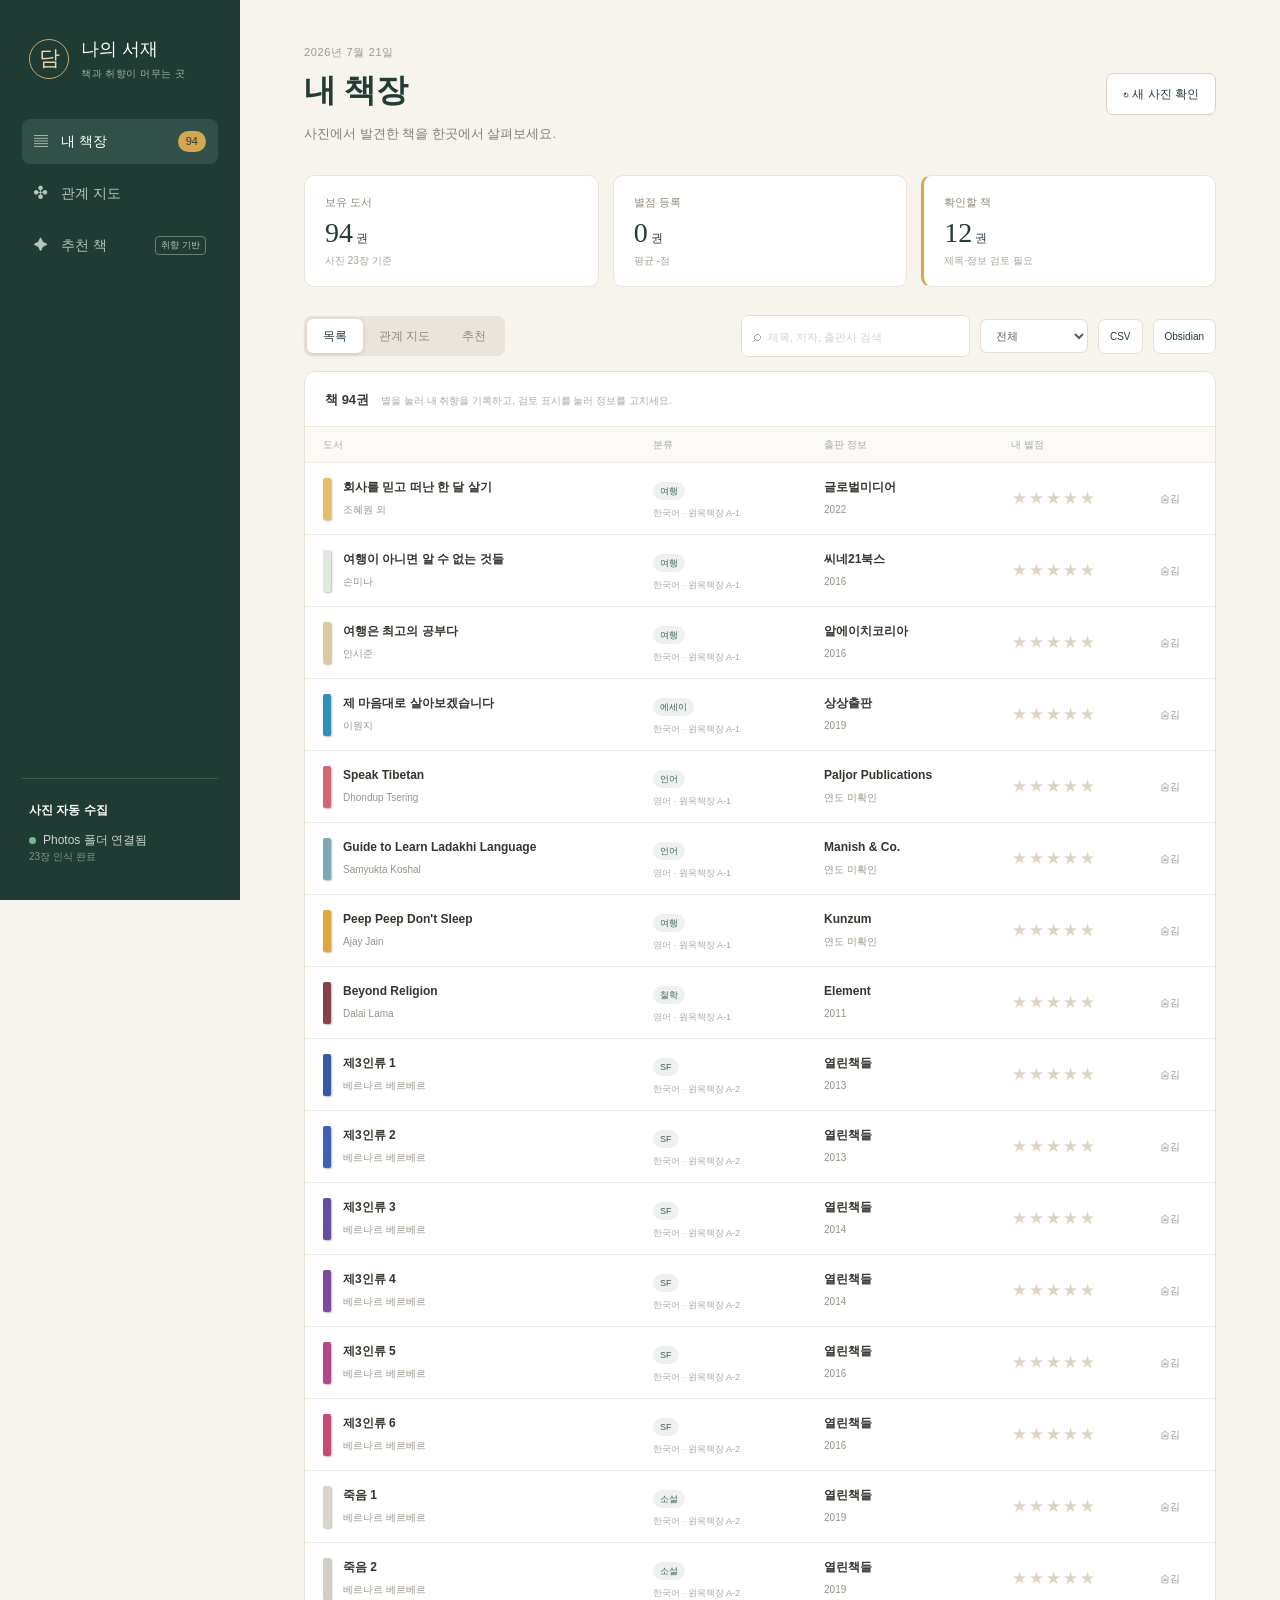
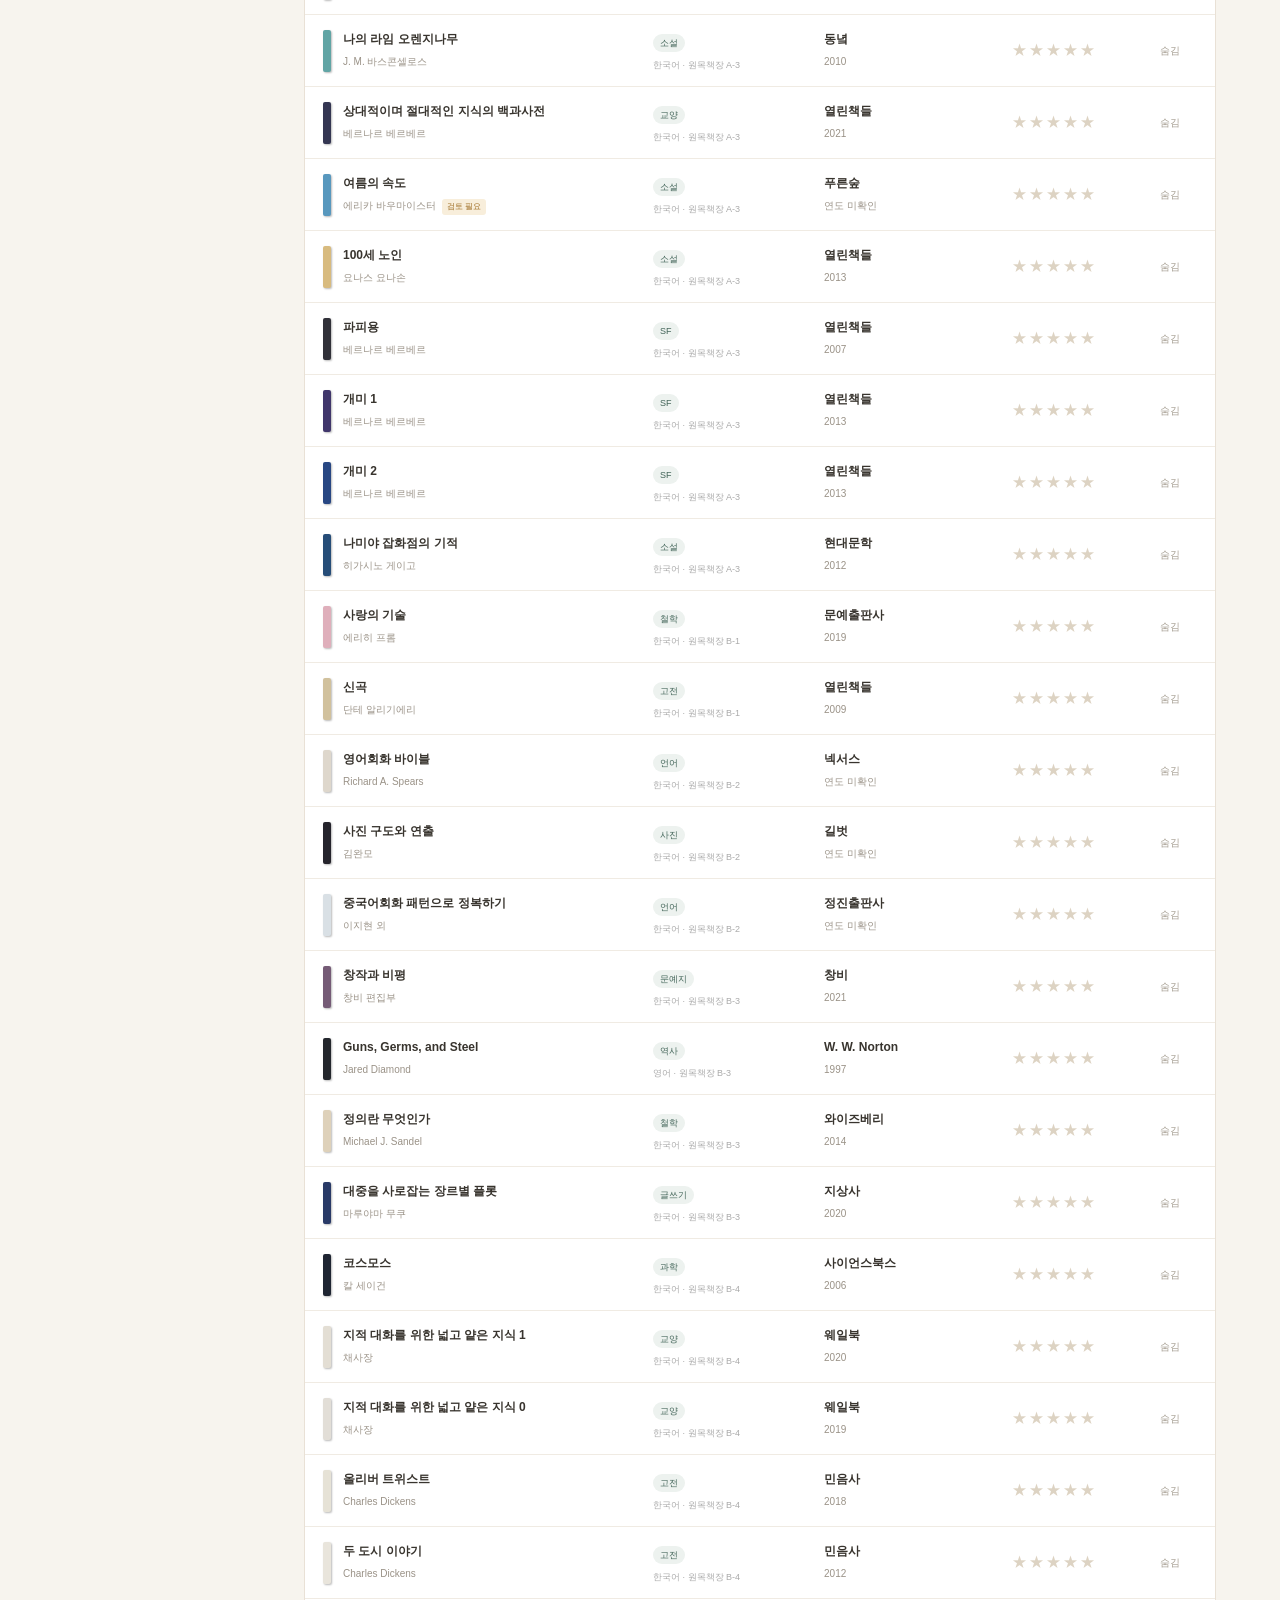
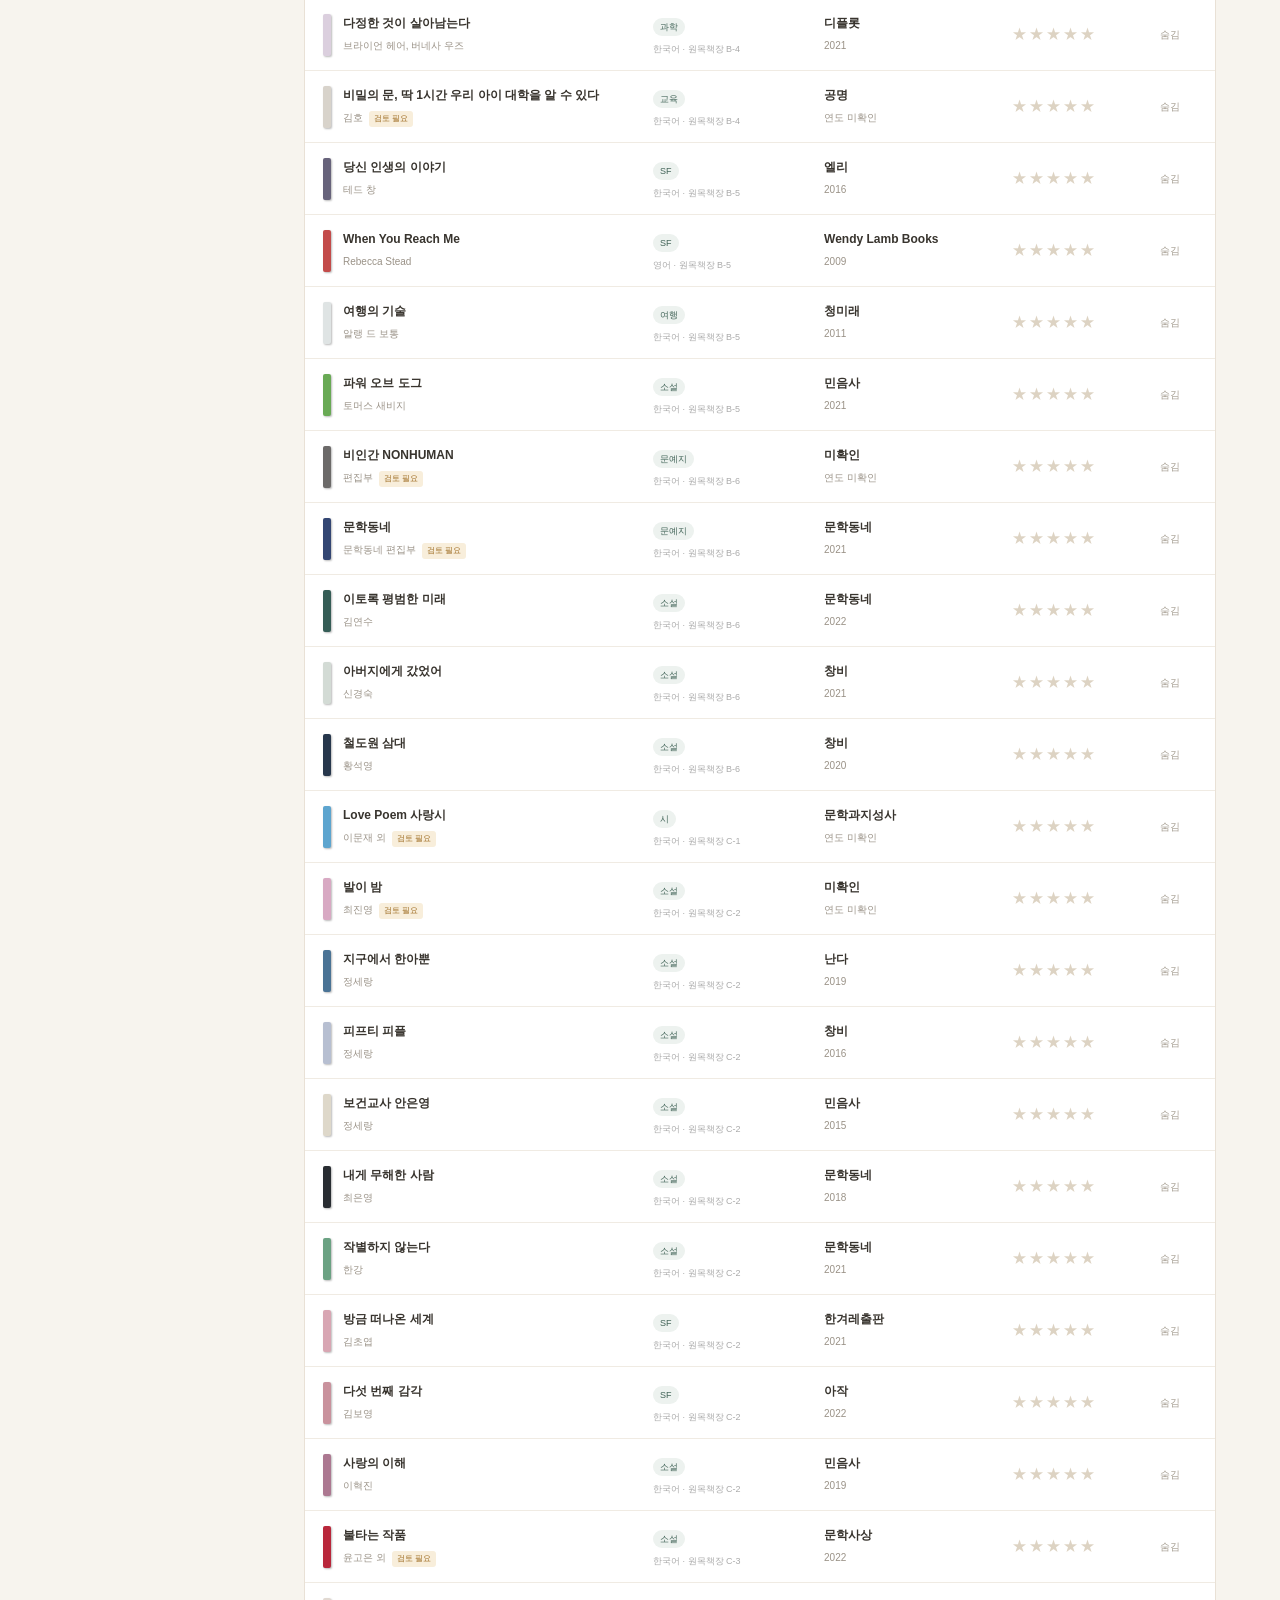
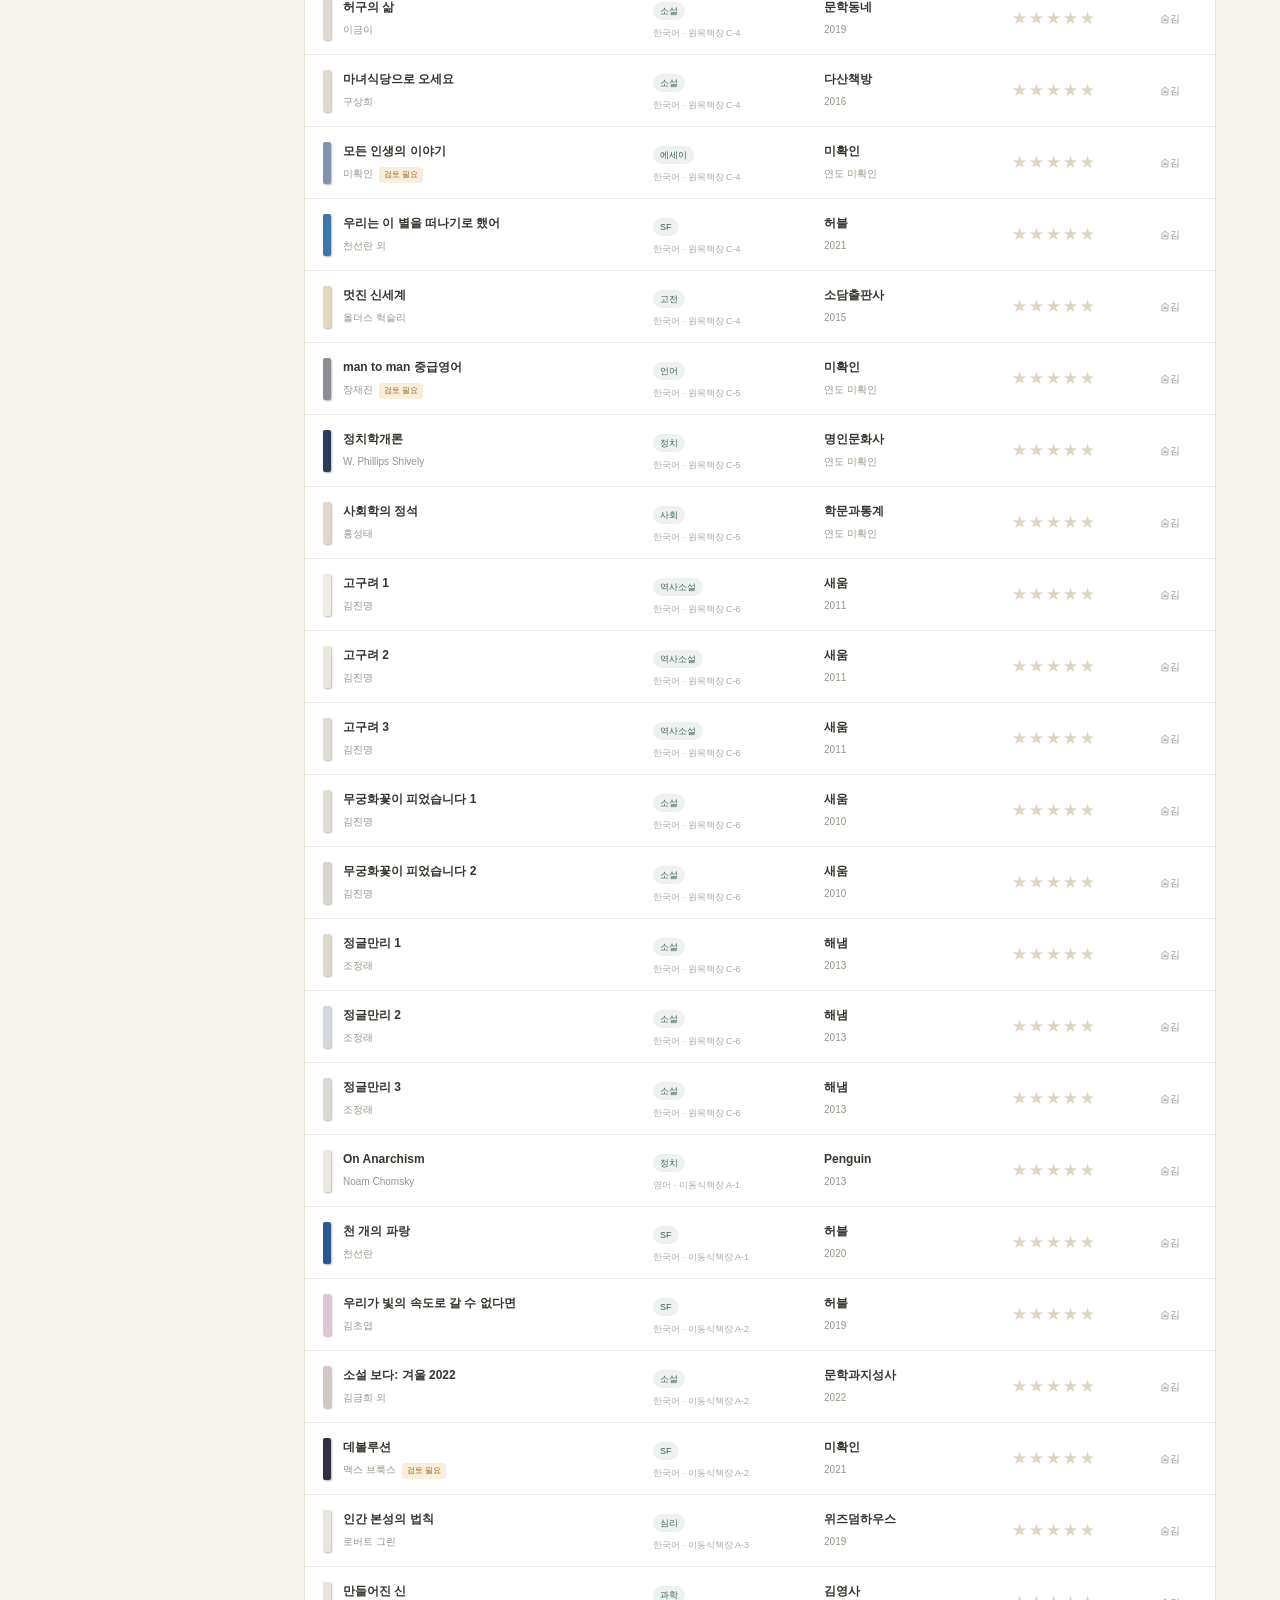
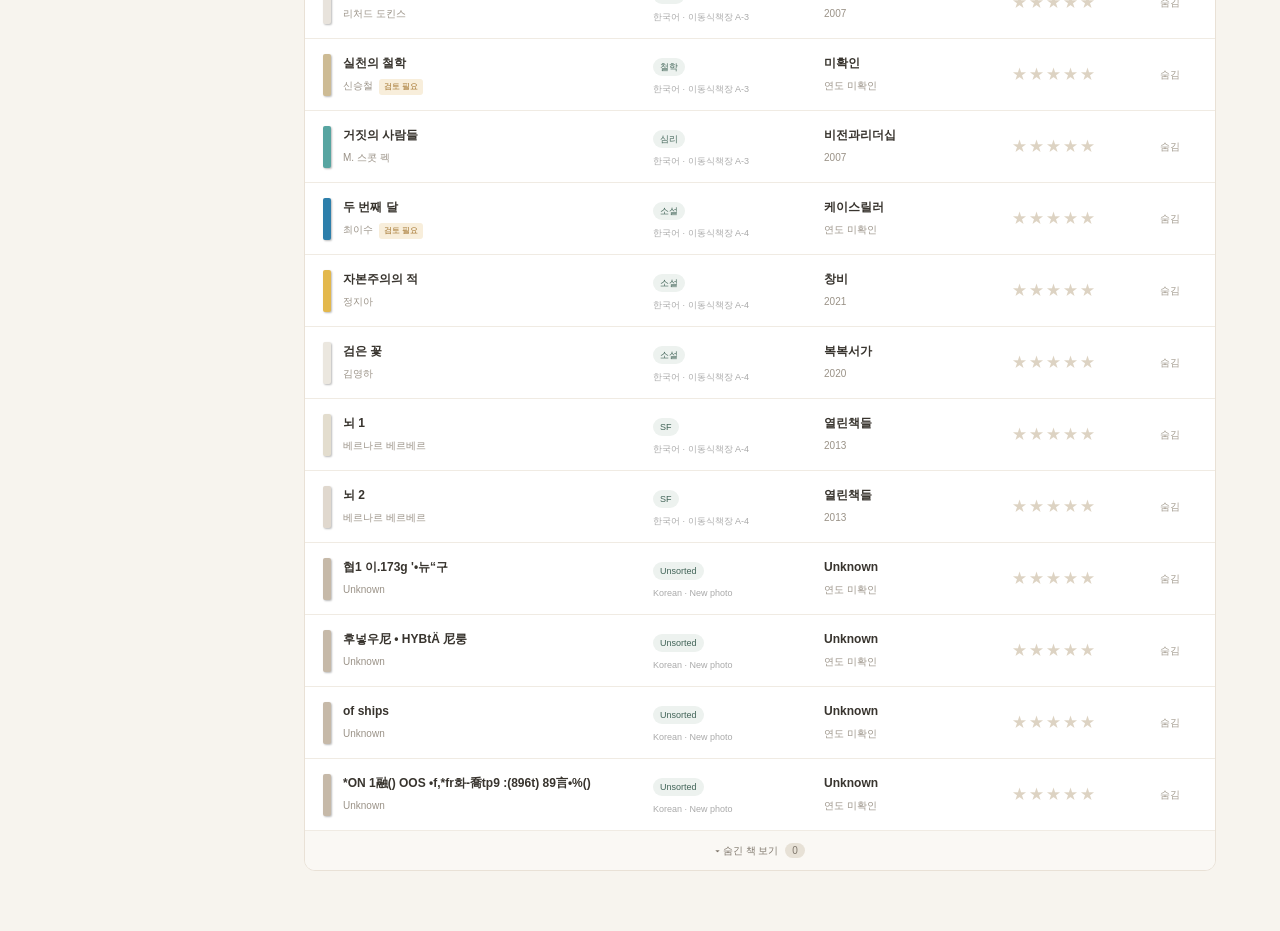
==== docs/index.html @ 2fe9ef8d "build personal bookshelf catalog" ====
<!doctype html>
<html lang="ko">
  <head>
    <meta charset="UTF-8" />
    <meta name="viewport" content="width=device-width, initial-scale=1.0" />
    <meta name="description" content="사진으로 정리한 나의 책장" />
    <title>담 · 나의 서재</title>
    <script type="module" crossorigin src="./assets/index-BLhIdaf2.js"></script>
    <link rel="stylesheet" crossorigin href="./assets/index-CxGwjxmo.css">
  </head>
  <body><div id="root"></div></body>
</html>
---- docs/assets/index-CxGwjxmo.css ----
/*! tailwindcss v4.2.1 | MIT License | https://tailwindcss.com */
@layer theme{:root,:host{--font-sans:ui-sans-serif, system-ui, sans-serif, "Apple Color Emoji", "Segoe UI Emoji", "Segoe UI Symbol", "Noto Color Emoji";--font-mono:ui-monospace, SFMono-Regular, Menlo, Monaco, Consolas, "Liberation Mono", "Courier New", monospace;--spacing:.25rem;--default-font-family:var(--font-sans);--default-mono-font-family:var(--font-mono)}}@layer base{*,:after,:before,::backdrop{box-sizing:border-box;border:0 solid;margin:0;padding:0}::file-selector-button{box-sizing:border-box;border:0 solid;margin:0;padding:0}html,:host{-webkit-text-size-adjust:100%;tab-size:4;line-height:1.5;font-family:var(--default-font-family,ui-sans-serif, system-ui, sans-serif, "Apple Color Emoji", "Segoe UI Emoji", "Segoe UI Symbol", "Noto Color Emoji");font-feature-settings:var(--default-font-feature-settings,normal);font-variation-settings:var(--default-font-variation-settings,normal);-webkit-tap-highlight-color:transparent}hr{height:0;color:inherit;border-top-width:1px}abbr:where([title]){-webkit-text-decoration:underline dotted;text-decoration:underline dotted}h1,h2,h3,h4,h5,h6{font-size:inherit;font-weight:inherit}a{color:inherit;-webkit-text-decoration:inherit;-webkit-text-decoration:inherit;-webkit-text-decoration:inherit;-webkit-text-decoration:inherit;text-decoration:inherit}b,strong{font-weight:bolder}code,kbd,samp,pre{font-family:var(--default-mono-font-family,ui-monospace, SFMono-Regular, Menlo, Monaco, Consolas, "Liberation Mono", "Courier New", monospace);font-feature-settings:var(--default-mono-font-feature-settings,normal);font-variation-settings:var(--default-mono-font-variation-settings,normal);font-size:1em}small{font-size:80%}sub,sup{vertical-align:baseline;font-size:75%;line-height:0;position:relative}sub{bottom:-.25em}sup{top:-.5em}table{text-indent:0;border-color:inherit;border-collapse:collapse}:-moz-focusring{outline:auto}progress{vertical-align:baseline}summary{display:list-item}ol,ul,menu{list-style:none}img,svg,video,canvas,audio,iframe,embed,object{vertical-align:middle;display:block}img,video{max-width:100%;height:auto}button,input,select,optgroup,textarea{font:inherit;font-feature-settings:inherit;font-variation-settings:inherit;letter-spacing:inherit;color:inherit;opacity:1;background-color:#0000;border-radius:0}::file-selector-button{font:inherit;font-feature-settings:inherit;font-variation-settings:inherit;letter-spacing:inherit;color:inherit;opacity:1;background-color:#0000;border-radius:0}:where(select:is([multiple],[size])) optgroup{font-weight:bolder}:where(select:is([multiple],[size])) optgroup option{padding-inline-start:20px}::file-selector-button{margin-inline-end:4px}::placeholder{opacity:1}@supports (not ((-webkit-appearance:-apple-pay-button))) or (contain-intrinsic-size:1px){::placeholder{color:currentColor}@supports (color:color-mix(in lab, red, red)){::placeholder{color:color-mix(in oklab, currentcolor 50%, transparent)}}}textarea{resize:vertical}::-webkit-search-decoration{-webkit-appearance:none}::-webkit-date-and-time-value{min-height:1lh;text-align:inherit}::-webkit-datetime-edit{display:inline-flex}::-webkit-datetime-edit-fields-wrapper{padding:0}::-webkit-datetime-edit{padding-block:0}::-webkit-datetime-edit-year-field{padding-block:0}::-webkit-datetime-edit-month-field{padding-block:0}::-webkit-datetime-edit-day-field{padding-block:0}::-webkit-datetime-edit-hour-field{padding-block:0}::-webkit-datetime-edit-minute-field{padding-block:0}::-webkit-datetime-edit-second-field{padding-block:0}::-webkit-datetime-edit-millisecond-field{padding-block:0}::-webkit-datetime-edit-meridiem-field{padding-block:0}::-webkit-calendar-picker-indicator{line-height:1}:-moz-ui-invalid{box-shadow:none}button,input:where([type=button],[type=reset],[type=submit]){appearance:button}::file-selector-button{appearance:button}::-webkit-inner-spin-button{height:auto}::-webkit-outer-spin-button{height:auto}[hidden]:where(:not([hidden=until-found])){display:none!important}}@layer components;@layer utilities{.visible{visibility:visible}.relative{position:relative}.static{position:static}.start{inset-inline-start:var(--spacing)}.hidden{display:none}.table{display:table}}.review{color:#9c6a1f;background:#f8eedb;border:0;border-radius:3px;margin-left:6px;padding:2px 5px;font-size:8px}.export{border:1px solid var(--line);color:var(--ink);background:#fff;border-radius:7px;padding:9px 11px;font-size:10px}.recommend-grid{grid-template-columns:repeat(3,1fr);gap:14px;display:grid}.recommend-grid article{background:#fff;border:1px solid #e9e1d6;border-radius:11px;min-height:190px;padding:25px 22px;position:relative;overflow:hidden}.recommend-grid article.matched{border-top:3px solid #d5a13f}.recommend-grid .rank{color:#eee8dd;font:44px Georgia;position:absolute;top:7px;right:14px}.recommend-grid mark{color:#426458;background:#edf2ef;border-radius:12px;padding:5px 8px;font-size:9px;position:relative}.recommend-grid h2{color:var(--ink);margin:24px 0 7px;font:600 20px Georgia,Noto Serif KR,serif;position:relative}.recommend-grid p{color:#8b8377;font-size:11px}.recommend-grid small{color:#9a7960;border-top:1px solid #eee8de;margin-top:22px;padding-top:13px;line-height:1.6;display:block}@media (width<=850px){.recommend-grid{grid-template-columns:1fr 1fr}}@media (width<=560px){.recommend-grid{grid-template-columns:1fr}}:root{--ink:#233c35;--muted:#857e73;--paper:#f7f4ee;--line:#e6ded2;--gold:#d39c3f}*{box-sizing:border-box}body{background:var(--paper);color:#3d3933;margin:0;font-family:Pretendard,Noto Sans KR,Arial,sans-serif}button,select,input{font:inherit}button{cursor:pointer}main{grid-template-columns:240px 1fr;min-height:100vh;display:grid}aside{color:#fff;background:#203b33;flex-direction:column;width:240px;padding:36px 22px;display:flex;position:fixed;inset:0 auto 0 0}.brand{align-items:center;gap:12px;padding:0 7px 38px;display:flex}.brand>span{color:#ecd9b3;border:1px solid #c9aa73;border-radius:50%;place-items:center;width:40px;height:40px;font-family:serif;font-size:21px;display:grid}.brand div{font-family:serif;font-size:18px}.brand small{color:#9fafa9;letter-spacing:.05em;margin-top:4px;font:10px Arial;display:block}nav{gap:7px;display:grid}nav button{color:#b9c5c1;text-align:left;background:0 0;border:0;border-radius:8px;align-items:center;gap:13px;padding:12px;font-size:14px;display:flex}nav button span{flex:1}nav button.active{color:#fff;background:#315047}nav em{color:#233c35;background:#d5a550;border-radius:12px;padding:2px 8px;font-size:11px;font-style:normal}nav small{border:1px solid #6b7b75;border-radius:4px;padding:2px 5px;font-size:9px}.sync{border-top:1px solid #405951;margin-top:auto;padding:22px 7px 0;font-size:12px}.sync b{margin-bottom:12px;display:block}.sync span{color:#cbd5d1}.sync i{background:#74bb8e;border-radius:50%;width:7px;height:7px;margin-right:7px;display:inline-block}.sync p{color:#84968f;font-size:10px}.content{grid-column:2;width:100%;max-width:1440px;padding:44px clamp(28px,5vw,76px) 60px}header{justify-content:space-between;align-items:center;display:flex}header p{color:#a39a8c;letter-spacing:.06em;margin:0 0 8px;font-size:11px}h1{color:var(--ink);margin:0 0 8px;font:600 32px Georgia,Noto Serif KR,serif}header span{color:var(--muted);font-size:13px}.scan{color:var(--ink);background:#fff;border:1px solid #dcd2c3;border-radius:7px;padding:11px 16px;font-size:12px}.stats{grid-template-columns:repeat(3,1fr);gap:14px;margin:30px 0 28px;display:grid}.stats article{background:#fff;border:1px solid #ebe4da;border-radius:10px;padding:18px 20px}.stats span{color:#948b7f;font-size:11px;display:block}.stats strong{color:var(--ink);margin:7px 0 4px;font:500 28px Georgia;display:block}.stats strong small{margin-left:3px;font:12px Arial}.stats p{color:#aaa297;margin:0;font-size:10px}.stats .notice{border-left:3px solid #d8a548}.toolbar{align-items:center;gap:10px;margin-bottom:14px;display:flex}.tabs{background:#eae4da;border-radius:8px;margin-right:auto;padding:3px;display:flex}.tabs button{color:#8f877c;background:0 0;border:0;border-radius:6px;padding:8px 16px;font-size:12px}.tabs button.active{color:var(--ink);background:#fff;box-shadow:0 1px 5px #cfc7ba}.search{border:1px solid var(--line);color:#aaa;background:#fff;border-radius:7px;padding:8px 11px}.search input{border:0;outline:0;width:190px;margin-left:7px;font-size:11px}.toolbar select{border:1px solid var(--line);color:#625c53;background:#fff;border-radius:7px;padding:9px 30px 9px 11px;font-size:11px}.table-card,.map-wrap{background:#fff;border:1px solid #e9e1d6;border-radius:11px;overflow:hidden}.table-title{border-bottom:1px solid #eee7dd;padding:15px 20px}.table-title b{margin-right:12px;font-size:13px}.table-title span{color:#aaa;font-size:10px}.tr{border-bottom:1px solid #f0ebe3;grid-template-columns:minmax(280px,2fr) 1fr 1.1fr 120px 54px;align-items:center;gap:12px;min-height:72px;padding:8px 18px;display:grid}.tr.head{color:#aaa;background:#fbfaf7;min-height:36px;font-size:10px}.book{align-items:center;gap:12px;display:flex}.book>i{border-radius:2px;width:8px;height:42px;box-shadow:1px 1px 2px #bbb}.book b,.pub b{color:#38342e;font-size:12px;display:block}.book span,.pub span{color:#9a9287;font-size:10px}.book em{color:#b27b25;background:#f8eedb;border-radius:3px;margin-left:6px;padding:2px 4px;font-size:8px;font-style:normal}.tr mark{color:#426458;background:#edf2ef;border-radius:10px;padding:4px 7px;font-size:9px}.tr>div>small{color:#aaa;margin-top:6px;font-size:9px;display:block}.stars{white-space:nowrap}.stars button{color:#ddd3c3;background:0 0;border:0;padding:1px;font-size:15px}.stars button.on{color:#d5a13f}.hide{color:#a59d91;background:0 0;border:0;font-size:10px}.hidden-row{opacity:.45}.hidden-toggle{color:#80786d;background:#faf8f4;border:0;width:100%;padding:12px;font-size:10px}.hidden-toggle span{background:#e7e1d6;border-radius:10px;margin-left:4px;padding:2px 7px}.map-select{color:#8c8479;font-size:11px}.map-select select{margin-left:9px}.map-note{color:#7c756c;margin:0 0 10px;font-size:11px}.map-note span{color:#fff;background:#315047;border-radius:10px;margin-right:5px;padding:4px 8px}.map-wrap{height:480px;position:relative}.map-wrap canvas{width:100%;height:100%}.legend{color:#777;background:#fff9;border-radius:5px;padding:6px 9px;font-size:9px;position:absolute;bottom:13px;right:15px}.legend i,.legend b{background:#d5a550;border-radius:50%;width:8px;height:8px;margin:0 5px;display:inline-block}.legend b{background:#213e36;margin-left:12px}@media (width<=850px){main{display:block}aside{width:auto;height:auto;padding:18px 22px;position:static}.brand{padding:0}.brand small,.sync{display:none}nav{margin-top:16px;display:flex}nav button{flex:1}.content{padding:28px 16px}.stats{grid-template-columns:1fr 1fr 1fr}.tr{grid-template-columns:minmax(210px,2fr) 1fr 100px 48px}.tr>div:nth-child(3),.tr.head span:nth-child(3){display:none}.toolbar{flex-wrap:wrap}.search input{width:140px}}@media (width<=560px){header{align-items:flex-end}.scan{font-size:0}.scan:first-letter{font-size:16px}.stats{gap:7px}.stats article{padding:13px 10px}.stats strong{font-size:22px}.tr{grid-template-columns:1fr 90px 40px;padding:8px 10px}.tr>div:nth-child(2),.tr.head span:nth-child(2){display:none}.stars button{font-size:13px}.content{padding:24px 12px}}
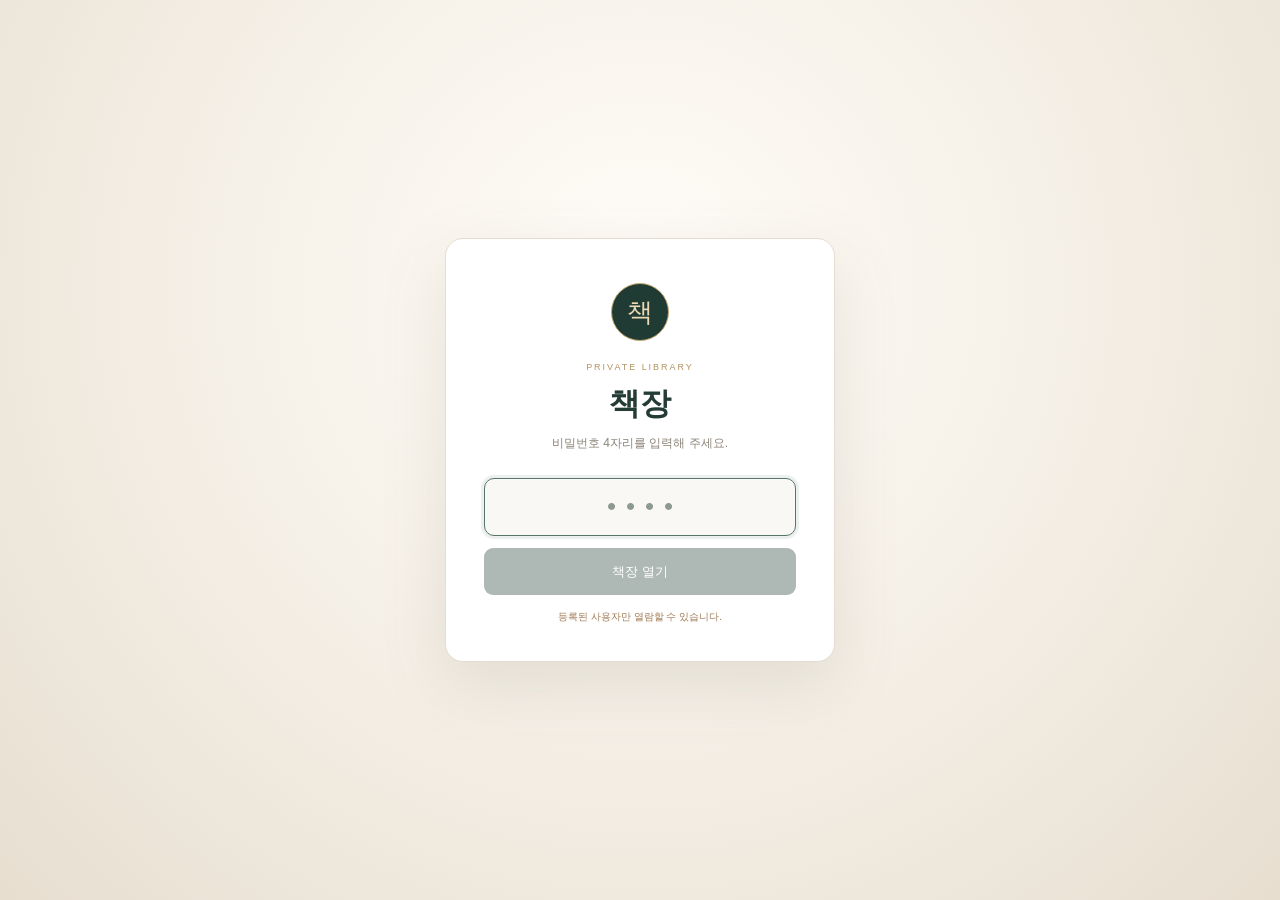
==== commit 7d3d9571: "rename bookshelf and add access code" ====
--- a/docs/index.html
+++ b/docs/index.html
@@ -4,9 +4,9 @@
     <meta charset="UTF-8" />
     <meta name="viewport" content="width=device-width, initial-scale=1.0" />
     <meta name="description" content="사진으로 정리한 나의 책장" />
-    <title>담 · 나의 서재</title>
-    <script type="module" crossorigin src="./assets/index-BLhIdaf2.js"></script>
-    <link rel="stylesheet" crossorigin href="./assets/index-CxGwjxmo.css">
+    <title>책장</title>
+    <script type="module" crossorigin src="./assets/index-HB0FffCE.js"></script>
+    <link rel="stylesheet" crossorigin href="./assets/index-et0PdoJk.css">
   </head>
   <body><div id="root"></div></body>
 </html>
--- a/docs/assets/index-et0PdoJk.css
+++ b/docs/assets/index-et0PdoJk.css
@@ -0,0 +1,2 @@
+/*! tailwindcss v4.2.1 | MIT License | https://tailwindcss.com */
+@layer theme{:root,:host{--font-sans:ui-sans-serif, system-ui, sans-serif, "Apple Color Emoji", "Segoe UI Emoji", "Segoe UI Symbol", "Noto Color Emoji";--font-mono:ui-monospace, SFMono-Regular, Menlo, Monaco, Consolas, "Liberation Mono", "Courier New", monospace;--spacing:.25rem;--default-font-family:var(--font-sans);--default-mono-font-family:var(--font-mono)}}@layer base{*,:after,:before,::backdrop{box-sizing:border-box;border:0 solid;margin:0;padding:0}::file-selector-button{box-sizing:border-box;border:0 solid;margin:0;padding:0}html,:host{-webkit-text-size-adjust:100%;tab-size:4;line-height:1.5;font-family:var(--default-font-family,ui-sans-serif, system-ui, sans-serif, "Apple Color Emoji", "Segoe UI Emoji", "Segoe UI Symbol", "Noto Color Emoji");font-feature-settings:var(--default-font-feature-settings,normal);font-variation-settings:var(--default-font-variation-settings,normal);-webkit-tap-highlight-color:transparent}hr{height:0;color:inherit;border-top-width:1px}abbr:where([title]){-webkit-text-decoration:underline dotted;text-decoration:underline dotted}h1,h2,h3,h4,h5,h6{font-size:inherit;font-weight:inherit}a{color:inherit;-webkit-text-decoration:inherit;-webkit-text-decoration:inherit;-webkit-text-decoration:inherit;-webkit-text-decoration:inherit;text-decoration:inherit}b,strong{font-weight:bolder}code,kbd,samp,pre{font-family:var(--default-mono-font-family,ui-monospace, SFMono-Regular, Menlo, Monaco, Consolas, "Liberation Mono", "Courier New", monospace);font-feature-settings:var(--default-mono-font-feature-settings,normal);font-variation-settings:var(--default-mono-font-variation-settings,normal);font-size:1em}small{font-size:80%}sub,sup{vertical-align:baseline;font-size:75%;line-height:0;position:relative}sub{bottom:-.25em}sup{top:-.5em}table{text-indent:0;border-color:inherit;border-collapse:collapse}:-moz-focusring{outline:auto}progress{vertical-align:baseline}summary{display:list-item}ol,ul,menu{list-style:none}img,svg,video,canvas,audio,iframe,embed,object{vertical-align:middle;display:block}img,video{max-width:100%;height:auto}button,input,select,optgroup,textarea{font:inherit;font-feature-settings:inherit;font-variation-settings:inherit;letter-spacing:inherit;color:inherit;opacity:1;background-color:#0000;border-radius:0}::file-selector-button{font:inherit;font-feature-settings:inherit;font-variation-settings:inherit;letter-spacing:inherit;color:inherit;opacity:1;background-color:#0000;border-radius:0}:where(select:is([multiple],[size])) optgroup{font-weight:bolder}:where(select:is([multiple],[size])) optgroup option{padding-inline-start:20px}::file-selector-button{margin-inline-end:4px}::placeholder{opacity:1}@supports (not ((-webkit-appearance:-apple-pay-button))) or (contain-intrinsic-size:1px){::placeholder{color:currentColor}@supports (color:color-mix(in lab, red, red)){::placeholder{color:color-mix(in oklab, currentcolor 50%, transparent)}}}textarea{resize:vertical}::-webkit-search-decoration{-webkit-appearance:none}::-webkit-date-and-time-value{min-height:1lh;text-align:inherit}::-webkit-datetime-edit{display:inline-flex}::-webkit-datetime-edit-fields-wrapper{padding:0}::-webkit-datetime-edit{padding-block:0}::-webkit-datetime-edit-year-field{padding-block:0}::-webkit-datetime-edit-month-field{padding-block:0}::-webkit-datetime-edit-day-field{padding-block:0}::-webkit-datetime-edit-hour-field{padding-block:0}::-webkit-datetime-edit-minute-field{padding-block:0}::-webkit-datetime-edit-second-field{padding-block:0}::-webkit-datetime-edit-millisecond-field{padding-block:0}::-webkit-datetime-edit-meridiem-field{padding-block:0}::-webkit-calendar-picker-indicator{line-height:1}:-moz-ui-invalid{box-shadow:none}button,input:where([type=button],[type=reset],[type=submit]){appearance:button}::file-selector-button{appearance:button}::-webkit-inner-spin-button{height:auto}::-webkit-outer-spin-button{height:auto}[hidden]:where(:not([hidden=until-found])){display:none!important}}@layer components;@layer utilities{.visible{visibility:visible}.relative{position:relative}.static{position:static}.start{inset-inline-start:var(--spacing)}.hidden{display:none}.table{display:table}}.gate-shell{background:radial-gradient(circle at 50% 32%,#fffdf8 0,#f5f0e7 48%,#e7ded0 100%);place-items:center;padding:24px;grid-template-columns:1fr!important;min-height:100vh!important;display:grid!important}.gate-card{text-align:center;background:#fff;border:1px solid #e6ddd0;border-radius:18px;width:min(390px,100%);padding:44px 38px 36px;box-shadow:0 22px 65px #75665226}.gate-mark{color:#ecd9b3;background:#203b33;border:1px solid #c9aa73;border-radius:50%;place-items:center;width:58px;height:58px;margin:0 auto 20px;font:26px Georgia,Noto Serif KR,serif;display:grid}.gate-card>p{color:#b29361;letter-spacing:.22em;margin:0 0 8px;font-size:9px}.gate-card h1{margin:0 0 9px;font-size:31px}.gate-card>span{color:#8c8479;margin-bottom:26px;font-size:12px;display:block}.gate-card input{text-align:center;color:#203b33;letter-spacing:.38em;background:#faf8f4;border:1px solid #dcd2c3;border-radius:10px;outline:none;width:100%;height:58px;padding-left:.38em;font:600 26px/1 Georgia;display:block}.gate-card input:focus{border-color:#57756b;box-shadow:0 0 0 3px #57756b1c}.gate-card button{color:#fff;background:#203b33;border:0;border-radius:9px;width:100%;margin-top:12px;padding:14px;font-size:13px}.gate-card button:disabled{cursor:not-allowed;background:#aeb8b4}.gate-card small{color:#a17a54;min-height:16px;margin-top:14px;font-size:10px;display:block}.review{color:#9c6a1f;background:#f8eedb;border:0;border-radius:3px;margin-left:6px;padding:2px 5px;font-size:8px}.export{border:1px solid var(--line);color:var(--ink);background:#fff;border-radius:7px;padding:9px 11px;font-size:10px}.recommend-grid{grid-template-columns:repeat(3,1fr);gap:14px;display:grid}.recommend-grid article{background:#fff;border:1px solid #e9e1d6;border-radius:11px;min-height:190px;padding:25px 22px;position:relative;overflow:hidden}.recommend-grid article.matched{border-top:3px solid #d5a13f}.recommend-grid .rank{color:#eee8dd;font:44px Georgia;position:absolute;top:7px;right:14px}.recommend-grid mark{color:#426458;background:#edf2ef;border-radius:12px;padding:5px 8px;font-size:9px;position:relative}.recommend-grid h2{color:var(--ink);margin:24px 0 7px;font:600 20px Georgia,Noto Serif KR,serif;position:relative}.recommend-grid p{color:#8b8377;font-size:11px}.recommend-grid small{color:#9a7960;border-top:1px solid #eee8de;margin-top:22px;padding-top:13px;line-height:1.6;display:block}@media (width<=850px){.recommend-grid{grid-template-columns:1fr 1fr}}@media (width<=560px){.recommend-grid{grid-template-columns:1fr}}:root{--ink:#233c35;--muted:#857e73;--paper:#f7f4ee;--line:#e6ded2;--gold:#d39c3f}*{box-sizing:border-box}body{background:var(--paper);color:#3d3933;margin:0;font-family:Pretendard,Noto Sans KR,Arial,sans-serif}button,select,input{font:inherit}button{cursor:pointer}main{grid-template-columns:240px 1fr;min-height:100vh;display:grid}aside{color:#fff;background:#203b33;flex-direction:column;width:240px;padding:36px 22px;display:flex;position:fixed;inset:0 auto 0 0}.brand{align-items:center;gap:12px;padding:0 7px 38px;display:flex}.brand>span{color:#ecd9b3;border:1px solid #c9aa73;border-radius:50%;place-items:center;width:40px;height:40px;font-family:serif;font-size:21px;display:grid}.brand div{font-family:serif;font-size:18px}.brand small{color:#9fafa9;letter-spacing:.05em;margin-top:4px;font:10px Arial;display:block}nav{gap:7px;display:grid}nav button{color:#b9c5c1;text-align:left;background:0 0;border:0;border-radius:8px;align-items:center;gap:13px;padding:12px;font-size:14px;display:flex}nav button span{flex:1}nav button.active{color:#fff;background:#315047}nav em{color:#233c35;background:#d5a550;border-radius:12px;padding:2px 8px;font-size:11px;font-style:normal}nav small{border:1px solid #6b7b75;border-radius:4px;padding:2px 5px;font-size:9px}.sync{border-top:1px solid #405951;margin-top:auto;padding:22px 7px 0;font-size:12px}.sync b{margin-bottom:12px;display:block}.sync span{color:#cbd5d1}.sync i{background:#74bb8e;border-radius:50%;width:7px;height:7px;margin-right:7px;display:inline-block}.sync p{color:#84968f;font-size:10px}.content{grid-column:2;width:100%;max-width:1440px;padding:44px clamp(28px,5vw,76px) 60px}header{justify-content:space-between;align-items:center;display:flex}header p{color:#a39a8c;letter-spacing:.06em;margin:0 0 8px;font-size:11px}h1{color:var(--ink);margin:0 0 8px;font:600 32px Georgia,Noto Serif KR,serif}header span{color:var(--muted);font-size:13px}.scan{color:var(--ink);background:#fff;border:1px solid #dcd2c3;border-radius:7px;padding:11px 16px;font-size:12px}.stats{grid-template-columns:repeat(3,1fr);gap:14px;margin:30px 0 28px;display:grid}.stats article{background:#fff;border:1px solid #ebe4da;border-radius:10px;padding:18px 20px}.stats span{color:#948b7f;font-size:11px;display:block}.stats strong{color:var(--ink);margin:7px 0 4px;font:500 28px Georgia;display:block}.stats strong small{margin-left:3px;font:12px Arial}.stats p{color:#aaa297;margin:0;font-size:10px}.stats .notice{border-left:3px solid #d8a548}.toolbar{align-items:center;gap:10px;margin-bottom:14px;display:flex}.tabs{background:#eae4da;border-radius:8px;margin-right:auto;padding:3px;display:flex}.tabs button{color:#8f877c;background:0 0;border:0;border-radius:6px;padding:8px 16px;font-size:12px}.tabs button.active{color:var(--ink);background:#fff;box-shadow:0 1px 5px #cfc7ba}.search{border:1px solid var(--line);color:#aaa;background:#fff;border-radius:7px;padding:8px 11px}.search input{border:0;outline:0;width:190px;margin-left:7px;font-size:11px}.toolbar select{border:1px solid var(--line);color:#625c53;background:#fff;border-radius:7px;padding:9px 30px 9px 11px;font-size:11px}.table-card,.map-wrap{background:#fff;border:1px solid #e9e1d6;border-radius:11px;overflow:hidden}.table-title{border-bottom:1px solid #eee7dd;padding:15px 20px}.table-title b{margin-right:12px;font-size:13px}.table-title span{color:#aaa;font-size:10px}.tr{border-bottom:1px solid #f0ebe3;grid-template-columns:minmax(280px,2fr) 1fr 1.1fr 120px 54px;align-items:center;gap:12px;min-height:72px;padding:8px 18px;display:grid}.tr.head{color:#aaa;background:#fbfaf7;min-height:36px;font-size:10px}.book{align-items:center;gap:12px;display:flex}.book>i{border-radius:2px;width:8px;height:42px;box-shadow:1px 1px 2px #bbb}.book b,.pub b{color:#38342e;font-size:12px;display:block}.book span,.pub span{color:#9a9287;font-size:10px}.book em{color:#b27b25;background:#f8eedb;border-radius:3px;margin-left:6px;padding:2px 4px;font-size:8px;font-style:normal}.tr mark{color:#426458;background:#edf2ef;border-radius:10px;padding:4px 7px;font-size:9px}.tr>div>small{color:#aaa;margin-top:6px;font-size:9px;display:block}.stars{white-space:nowrap}.stars button{color:#ddd3c3;background:0 0;border:0;padding:1px;font-size:15px}.stars button.on{color:#d5a13f}.hide{color:#a59d91;background:0 0;border:0;font-size:10px}.hidden-row{opacity:.45}.hidden-toggle{color:#80786d;background:#faf8f4;border:0;width:100%;padding:12px;font-size:10px}.hidden-toggle span{background:#e7e1d6;border-radius:10px;margin-left:4px;padding:2px 7px}.map-select{color:#8c8479;font-size:11px}.map-select select{margin-left:9px}.map-note{color:#7c756c;margin:0 0 10px;font-size:11px}.map-note span{color:#fff;background:#315047;border-radius:10px;margin-right:5px;padding:4px 8px}.map-wrap{height:480px;position:relative}.map-wrap canvas{width:100%;height:100%}.legend{color:#777;background:#fff9;border-radius:5px;padding:6px 9px;font-size:9px;position:absolute;bottom:13px;right:15px}.legend i,.legend b{background:#d5a550;border-radius:50%;width:8px;height:8px;margin:0 5px;display:inline-block}.legend b{background:#213e36;margin-left:12px}@media (width<=850px){main{display:block}aside{width:auto;height:auto;padding:18px 22px;position:static}.brand{padding:0}.brand small,.sync{display:none}nav{margin-top:16px;display:flex}nav button{flex:1}.content{padding:28px 16px}.stats{grid-template-columns:1fr 1fr 1fr}.tr{grid-template-columns:minmax(210px,2fr) 1fr 100px 48px}.tr>div:nth-child(3),.tr.head span:nth-child(3){display:none}.toolbar{flex-wrap:wrap}.search input{width:140px}}@media (width<=560px){header{align-items:flex-end}.scan{font-size:0}.scan:first-letter{font-size:16px}.stats{gap:7px}.stats article{padding:13px 10px}.stats strong{font-size:22px}.tr{grid-template-columns:1fr 90px 40px;padding:8px 10px}.tr>div:nth-child(2),.tr.head span:nth-child(2){display:none}.stars button{font-size:13px}.content{padding:24px 12px}}
